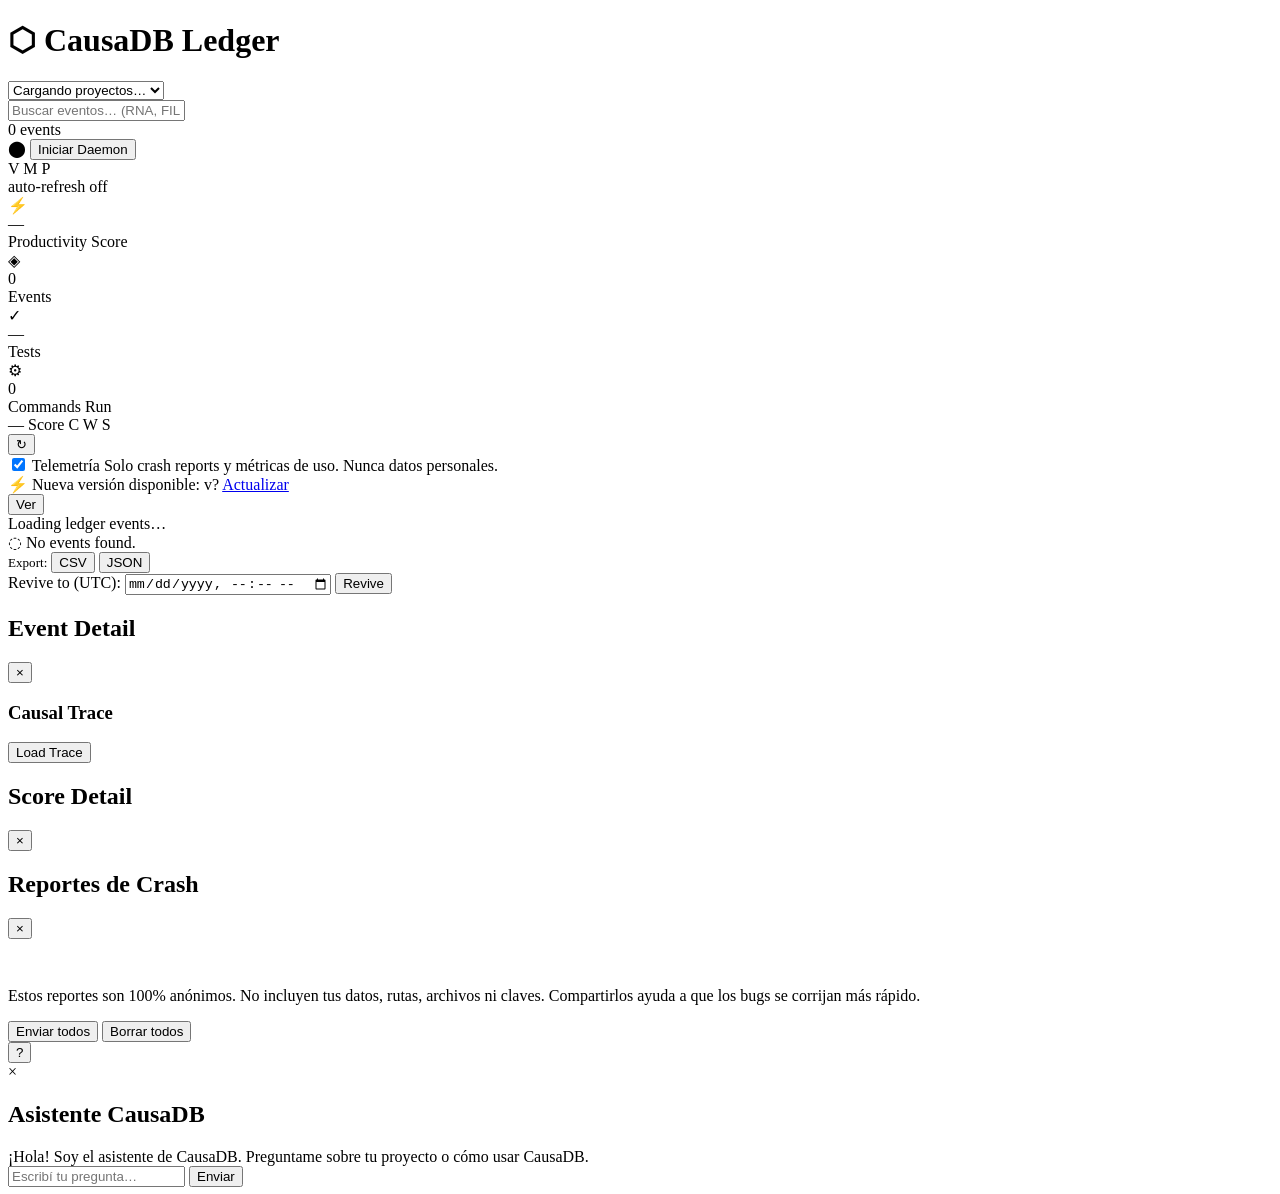
==== causadb/dashboard/index.html @ 9e170280 "chore: inicializar repo CausaDB v0.2.0 (repo hygiene Fase 1 BIT-CHR.132) - .gitignore: excluye runti" ====
<!DOCTYPE html>
<html lang="en">
<head>
  <meta charset="UTF-8">
  <meta name="viewport" content="width=device-width, initial-scale=1.0">
  <title>CausaDB — Ledger Intelligence</title>
  <link rel="stylesheet" href="/dashboard/style.css">
  <link rel="preconnect" href="https://fonts.googleapis.com">
  <link rel="preconnect" href="https://fonts.gstatic.com" crossorigin>
  <link href="https://fonts.googleapis.com/css2?family=Inter:wght@400;500;600;700&family=JetBrains+Mono:wght@400;500;600&display=swap" rel="stylesheet">
</head>
<body>
  <header>
    <div class="header-content">
      <h1 class="logo">⬡ CausaDB <span>Ledger</span></h1>
      <div class="workspace-selector">
        <select id="workspace-select">
          <option value="">Cargando proyectos…</option>
        </select>
      </div>
      <div class="search-container">
        <input
          type="text"
          id="search-input"
          placeholder="Buscar eventos… (RNA, FILE_MODIFIED, governance)"
          autocomplete="off"
        />
        <span id="search-status" class="search-status"></span>
      </div>
    </div>
  </header>

  <main>
    <div id="status-bar">
      <div id="event-count">0 events</div>
      <div class="daemon-controls">
        <span id="daemon-indicator" class="daemon-indicator stopped" title="Estado del daemon">⬤</span>
        <button id="daemon-toggle-btn" class="daemon-btn">Iniciar Daemon</button>
        <div class="daemon-subservices">
          <span class="subservice inactive" data-service="vigilante" title="Vigilante">V</span>
          <span class="subservice inactive" data-service="mcp_proxy" title="MCP Proxy">M</span>
          <span class="subservice inactive" data-service="proxy_server" title="Proxy LLM">P</span>
        </div>
      </div>
      <span id="refresh-status" class="clickable" title="Toggle auto-refresh">auto-refresh off</span>
    </div>

<div class="metrics-row">
  <div class="metric-card" data-type="score" id="metric-score" style="cursor:pointer" title="Click for detail">
    <div class="metric-icon">⚡</div>
    <div class="metric-value" id="metric-score-value">—</div>
    <div class="metric-label">Productivity Score</div>
  </div>
  <div class="metric-card" data-type="events" id="metric-event-count">
    <div class="metric-icon">◈</div>
    <div class="metric-value" id="metric-event-count-value">0</div>
    <div class="metric-label">Events</div>
  </div>
  <div class="metric-card" data-type="tests" id="metric-test-count">
    <div class="metric-icon">✓</div>
    <div class="metric-value" id="metric-test-count-value">—</div>
    <div class="metric-label">Tests</div>
  </div>
  <div class="metric-card" data-type="commands" id="metric-commands">
    <div class="metric-icon">⚙</div>
    <div class="metric-value" id="metric-commands-value">0</div>
    <div class="metric-label">Commands Run</div>
  </div>
</div>

    <div class="secondary-bar">
      <div id="score-panel" class="hidden">
        <div id="score-main" class="score-main clickable" title="Click for details">
          <span id="score-value" class="score-value">—</span>
          <span class="score-label">Score</span>
          <span class="score-bars">
            <span class="score-bar-label">C</span><span id="score-bar-churn" class="score-bar-fill" style="width:0%"></span>
            <span class="score-bar-spacer"></span>
            <span class="score-bar-label">W</span><span id="score-bar-waste" class="score-bar-fill" style="width:0%"></span>
            <span class="score-bar-spacer"></span>
            <span class="score-bar-label">S</span><span id="score-bar-survival" class="score-bar-fill" style="width:0%"></span>
          </span>
        </div>
        <button id="score-refresh" class="score-refresh-btn" title="Refresh Score">↻</button>
      </div>

      <div id="telemetry-bar" class="telemetry-bar">
        <label class="toggle-switch">
          <input type="checkbox" id="telemetry-toggle" checked>
          <span class="toggle-slider"></span>
        </label>
        <span class="toggle-label">Telemetría</span>
        <span class="toggle-info">Solo crash reports y métricas de uso. Nunca datos personales.</span>
      </div>
    </div>

    <div id="update-banner" class="update-banner hidden">
      <span>⚡ Nueva versión disponible: </span>
      <span id="update-banner-version">v?</span>
      <a href="#" id="update-banner-btn">Actualizar</a>
    </div>

    <div id="crash-banner" class="crash-banner hidden">
      <span id="crash-banner-text"></span>
      <button id="crash-banner-btn">Ver</button>
    </div>

    <div id="loading" class="hidden">
      <div class="spinner"></div>
      <span>Loading ledger events…</span>
    </div>

    <div id="error-state" class="hidden"></div>

    <div id="empty-state" class="hidden">
      <span class="empty-icon">◌</span>
      <span>No events found.</span>
    </div>

    <div id="timeline-container">
      <div id="timeline-line"></div>
      <div id="timeline-events"></div>
    </div>
  </main>

  <div id="export-toolbar">
    <span style="color:var(--text-muted);font-size:0.82rem;">Export:</span>
    <button id="export-csv">CSV</button>
    <button id="export-json">JSON</button>
  </div>

  <div id="revive-toolbar">
    <label for="revive-datetime">Revive to (UTC):</label>
    <input type="datetime-local" id="revive-datetime">
    <button id="revive-button">Revive</button>
    <span id="revive-status"></span>
  </div>

  <pre id="revive-result" class="hidden"></pre>

  <div id="event-detail-modal" class="modal hidden">
    <div class="modal-backdrop"></div>
    <div class="modal-content">
      <div class="modal-header">
        <h2>Event Detail</h2>
        <button class="modal-close" aria-label="Close">&times;</button>
      </div>
      <pre id="event-detail-json"></pre>
      <div id="trace-section" class="hidden">
        <div class="trace-header">
          <h3>Causal Trace</h3>
          <button id="trace-button" class="trace-btn">Load Trace</button>
          <span id="trace-status" class="trace-status"></span>
        </div>
        <div id="trace-tree" class="trace-tree"></div>
      </div>
    </div>
  </div>

  <div id="score-detail-modal" class="modal hidden">
    <div class="modal-backdrop"></div>
    <div class="modal-content">
      <div class="modal-header">
        <h2>Score Detail</h2>
        <button class="modal-close" id="score-modal-close" aria-label="Close">&times;</button>
      </div>
      <div id="score-detail-content">
        <div id="score-detail-numbers"></div>
        <div id="score-detail-warnings" class="score-warnings"></div>
        <div id="score-detail-sessions" class="score-sessions"></div>
      </div>
    </div>
  </div>

  <div id="crash-modal" class="modal hidden">
    <div class="modal-backdrop" id="crash-modal-backdrop"></div>
    <div class="modal-content">
      <div class="modal-header">
        <h2>Reportes de Crash</h2>
        <button class="modal-close" id="crash-modal-close" aria-label="Close">&times;</button>
      </div>
      <div id="crash-list" style="padding:1rem 1.25rem;overflow:auto;max-height:50vh;"></div>
      <p class="privacy-notice">Estos reportes son 100% anónimos. No incluyen tus datos, rutas, archivos ni claves. Compartirlos ayuda a que los bugs se corrijan más rápido.</p>
      <div class="crash-actions">
        <button id="crash-send-all">Enviar todos</button>
        <button id="crash-delete-all">Borrar todos</button>
      </div>
    </div>
  </div>

  <button id="chat-btn" class="chat-btn" title="Asistente">?</button>

  <div id="chat-modal" class="modal hidden">
    <div class="modal-content chat-modal-content">
      <span class="close" id="chat-modal-close">&times;</span>
      <h2>Asistente CausaDB</h2>
      <div id="chat-messages" class="chat-messages">
        <div class="chat-msg assistant">¡Hola! Soy el asistente de CausaDB. Preguntame sobre tu proyecto o cómo usar CausaDB.</div>
      </div>
      <div class="chat-input-area">
        <input type="text" id="chat-input" placeholder="Escribí tu pregunta…" />
        <button id="chat-send-btn">Enviar</button>
      </div>
      <div id="chat-status" class="chat-status hidden"></div>
    </div>
  </div>

  <script src="/dashboard/app.js"></script>
</body>
</html>
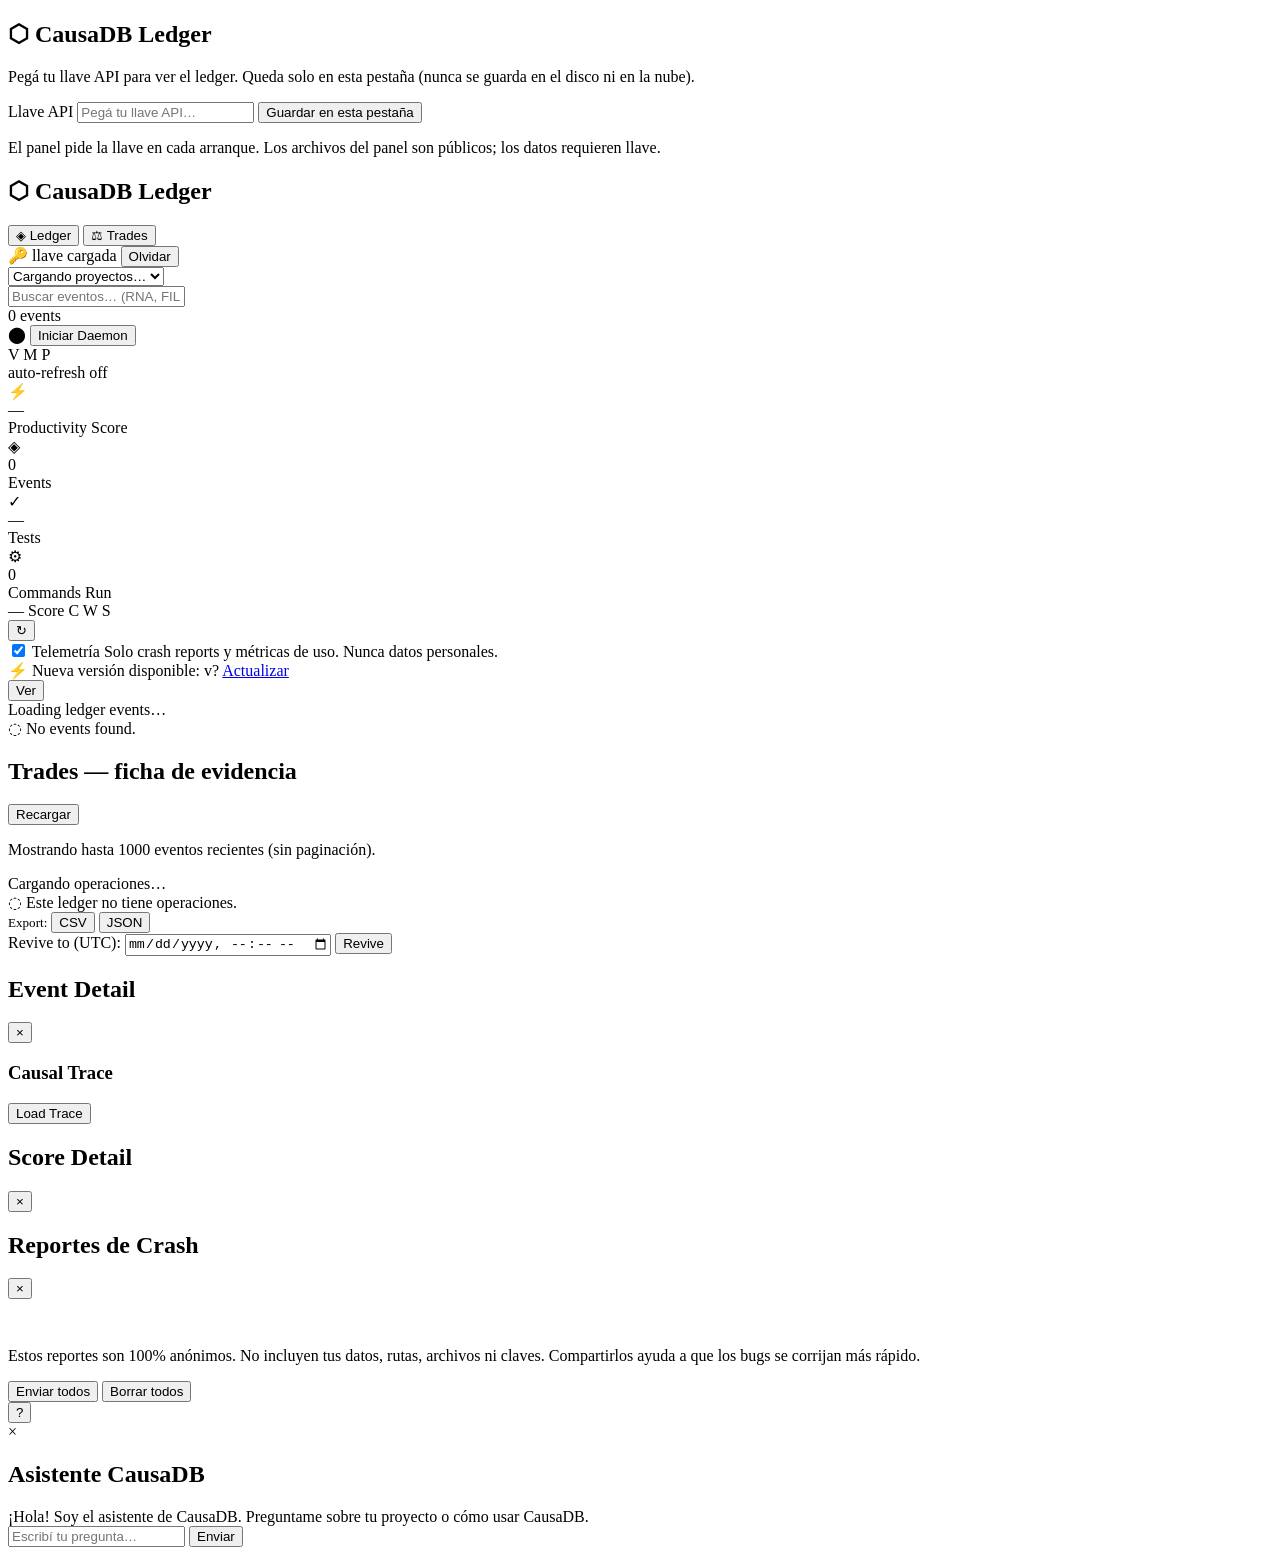
==== commit 56afc4c7: "feat(dashboard): tema oscuro + vista Trades con login por llave (BIT-CHR.150)" ====
--- a/causadb/dashboard/index.html
+++ b/causadb/dashboard/index.html
@@ -1,142 +1,196 @@
 <!DOCTYPE html>
-<html lang="en">
+<html lang="es">
 <head>
   <meta charset="UTF-8">
   <meta name="viewport" content="width=device-width, initial-scale=1.0">
   <title>CausaDB — Ledger Intelligence</title>
   <link rel="stylesheet" href="/dashboard/style.css">
-  <link rel="preconnect" href="https://fonts.googleapis.com">
-  <link rel="preconnect" href="https://fonts.gstatic.com" crossorigin>
-  <link href="https://fonts.googleapis.com/css2?family=Inter:wght@400;500;600;700&family=JetBrains+Mono:wght@400;500;600&display=swap" rel="stylesheet">
 </head>
 <body>
-  <header>
-    <div class="header-content">
+  <!-- Login con llave API (solo esta pestaña, sin "recordarme") -->
+  <section id="login-view">
+    <div class="login-card">
       <h1 class="logo">⬡ CausaDB <span>Ledger</span></h1>
-      <div class="workspace-selector">
-        <select id="workspace-select">
-          <option value="">Cargando proyectos…</option>
-        </select>
-      </div>
-      <div class="search-container">
+      <p class="login-desc">Pegá tu llave API para ver el ledger. Queda solo en esta pestaña (nunca se guarda en el disco ni en la nube).</p>
+      <form id="login-form" autocomplete="off">
+        <label for="api-key-input">Llave API</label>
         <input
-          type="text"
-          id="search-input"
-          placeholder="Buscar eventos… (RNA, FILE_MODIFIED, governance)"
+          type="password"
+          id="api-key-input"
+          placeholder="Pegá tu llave API…"
           autocomplete="off"
+          autocapitalize="off"
+          spellcheck="false"
         />
-        <span id="search-status" class="search-status"></span>
-      </div>
-    </div>
-  </header>
-
-  <main>
-    <div id="status-bar">
-      <div id="event-count">0 events</div>
-      <div class="daemon-controls">
-        <span id="daemon-indicator" class="daemon-indicator stopped" title="Estado del daemon">⬤</span>
-        <button id="daemon-toggle-btn" class="daemon-btn">Iniciar Daemon</button>
-        <div class="daemon-subservices">
-          <span class="subservice inactive" data-service="vigilante" title="Vigilante">V</span>
-          <span class="subservice inactive" data-service="mcp_proxy" title="MCP Proxy">M</span>
-          <span class="subservice inactive" data-service="proxy_server" title="Proxy LLM">P</span>
-        </div>
-      </div>
-      <span id="refresh-status" class="clickable" title="Toggle auto-refresh">auto-refresh off</span>
-    </div>
-
-<div class="metrics-row">
-  <div class="metric-card" data-type="score" id="metric-score" style="cursor:pointer" title="Click for detail">
-    <div class="metric-icon">⚡</div>
-    <div class="metric-value" id="metric-score-value">—</div>
-    <div class="metric-label">Productivity Score</div>
-  </div>
-  <div class="metric-card" data-type="events" id="metric-event-count">
-    <div class="metric-icon">◈</div>
-    <div class="metric-value" id="metric-event-count-value">0</div>
-    <div class="metric-label">Events</div>
-  </div>
-  <div class="metric-card" data-type="tests" id="metric-test-count">
-    <div class="metric-icon">✓</div>
-    <div class="metric-value" id="metric-test-count-value">—</div>
-    <div class="metric-label">Tests</div>
-  </div>
-  <div class="metric-card" data-type="commands" id="metric-commands">
-    <div class="metric-icon">⚙</div>
-    <div class="metric-value" id="metric-commands-value">0</div>
-    <div class="metric-label">Commands Run</div>
-  </div>
-</div>
-
-    <div class="secondary-bar">
-      <div id="score-panel" class="hidden">
-        <div id="score-main" class="score-main clickable" title="Click for details">
-          <span id="score-value" class="score-value">—</span>
-          <span class="score-label">Score</span>
-          <span class="score-bars">
-            <span class="score-bar-label">C</span><span id="score-bar-churn" class="score-bar-fill" style="width:0%"></span>
-            <span class="score-bar-spacer"></span>
-            <span class="score-bar-label">W</span><span id="score-bar-waste" class="score-bar-fill" style="width:0%"></span>
-            <span class="score-bar-spacer"></span>
-            <span class="score-bar-label">S</span><span id="score-bar-survival" class="score-bar-fill" style="width:0%"></span>
-          </span>
-        </div>
-        <button id="score-refresh" class="score-refresh-btn" title="Refresh Score">↻</button>
-      </div>
-
-      <div id="telemetry-bar" class="telemetry-bar">
-        <label class="toggle-switch">
-          <input type="checkbox" id="telemetry-toggle" checked>
-          <span class="toggle-slider"></span>
-        </label>
-        <span class="toggle-label">Telemetría</span>
-        <span class="toggle-info">Solo crash reports y métricas de uso. Nunca datos personales.</span>
-      </div>
-    </div>
-
-    <div id="update-banner" class="update-banner hidden">
-      <span>⚡ Nueva versión disponible: </span>
-      <span id="update-banner-version">v?</span>
-      <a href="#" id="update-banner-btn">Actualizar</a>
-    </div>
-
-    <div id="crash-banner" class="crash-banner hidden">
-      <span id="crash-banner-text"></span>
-      <button id="crash-banner-btn">Ver</button>
-    </div>
-
-    <div id="loading" class="hidden">
-      <div class="spinner"></div>
-      <span>Loading ledger events…</span>
-    </div>
-
-    <div id="error-state" class="hidden"></div>
-
-    <div id="empty-state" class="hidden">
-      <span class="empty-icon">◌</span>
-      <span>No events found.</span>
-    </div>
-
-    <div id="timeline-container">
-      <div id="timeline-line"></div>
-      <div id="timeline-events"></div>
-    </div>
-  </main>
-
-  <div id="export-toolbar">
-    <span style="color:var(--text-muted);font-size:0.82rem;">Export:</span>
-    <button id="export-csv">CSV</button>
-    <button id="export-json">JSON</button>
-  </div>
-
-  <div id="revive-toolbar">
-    <label for="revive-datetime">Revive to (UTC):</label>
-    <input type="datetime-local" id="revive-datetime">
-    <button id="revive-button">Revive</button>
-    <span id="revive-status"></span>
-  </div>
-
-  <pre id="revive-result" class="hidden"></pre>
+        <button type="submit" id="login-save-btn">Guardar en esta pestaña</button>
+      </form>
+      <p id="login-error" class="login-error" role="alert"></p>
+      <p class="login-hint">El panel pide la llave en cada arranque. Los archivos del panel son públicos; los datos requieren llave.</p>
+    </div>
+  </section>
+
+  <div id="app-view" class="hidden">
+    <aside id="sidebar">
+      <h1 class="logo">⬡ CausaDB <span>Ledger</span></h1>
+      <nav class="sidebar-nav">
+        <button id="nav-ledger" class="nav-btn active" data-view="ledger">◈ Ledger</button>
+        <button id="nav-trades" class="nav-btn" data-view="trades">⚖ Trades</button>
+      </nav>
+      <div class="sidebar-auth">
+        <span id="key-status" class="key-status" title="Llave API en esta pestaña">🔑 llave cargada</span>
+        <button id="logout-btn" class="logout-btn" title="Borra la llave de esta pestaña y vuelve al login">Olvidar</button>
+      </div>
+    </aside>
+
+    <div class="main-col">
+      <header>
+        <div class="header-content">
+          <div class="workspace-selector">
+            <select id="workspace-select">
+              <option value="">Cargando proyectos…</option>
+            </select>
+          </div>
+          <div class="search-container">
+            <input
+              type="text"
+              id="search-input"
+              placeholder="Buscar eventos… (RNA, FILE_MODIFIED, governance)"
+              autocomplete="off"
+            />
+            <span id="search-status" class="search-status"></span>
+          </div>
+        </div>
+      </header>
+
+      <main>
+        <div id="status-bar">
+          <div id="event-count">0 events</div>
+          <div class="daemon-controls">
+            <span id="daemon-indicator" class="daemon-indicator stopped" title="Estado del daemon">⬤</span>
+            <button id="daemon-toggle-btn" class="daemon-btn">Iniciar Daemon</button>
+            <div class="daemon-subservices">
+              <span class="subservice inactive" data-service="vigilante" title="Vigilante">V</span>
+              <span class="subservice inactive" data-service="mcp_proxy" title="MCP Proxy">M</span>
+              <span class="subservice inactive" data-service="proxy_server" title="Proxy LLM">P</span>
+            </div>
+          </div>
+          <span id="refresh-status" class="clickable" title="Toggle auto-refresh">auto-refresh off</span>
+        </div>
+
+        <div id="view-ledger">
+          <div class="metrics-row">
+            <div class="metric-card" data-type="score" id="metric-score" style="cursor:pointer" title="Click for detail">
+              <div class="metric-icon">⚡</div>
+              <div class="metric-value" id="metric-score-value">—</div>
+              <div class="metric-label">Productivity Score</div>
+            </div>
+            <div class="metric-card" data-type="events" id="metric-event-count">
+              <div class="metric-icon">◈</div>
+              <div class="metric-value" id="metric-event-count-value">0</div>
+              <div class="metric-label">Events</div>
+            </div>
+            <div class="metric-card" data-type="tests" id="metric-test-count">
+              <div class="metric-icon">✓</div>
+              <div class="metric-value" id="metric-test-count-value">—</div>
+              <div class="metric-label">Tests</div>
+            </div>
+            <div class="metric-card" data-type="commands" id="metric-commands">
+              <div class="metric-icon">⚙</div>
+              <div class="metric-value" id="metric-commands-value">0</div>
+              <div class="metric-label">Commands Run</div>
+            </div>
+          </div>
+
+          <div class="secondary-bar">
+            <div id="score-panel" class="hidden">
+              <div id="score-main" class="score-main clickable" title="Click for details">
+                <span id="score-value" class="score-value">—</span>
+                <span class="score-label">Score</span>
+                <span class="score-bars">
+                  <span class="score-bar-label">C</span><span id="score-bar-churn" class="score-bar-fill" style="width:0%"></span>
+                  <span class="score-bar-spacer"></span>
+                  <span class="score-bar-label">W</span><span id="score-bar-waste" class="score-bar-fill" style="width:0%"></span>
+                  <span class="score-bar-spacer"></span>
+                  <span class="score-bar-label">S</span><span id="score-bar-survival" class="score-bar-fill" style="width:0%"></span>
+                </span>
+              </div>
+              <button id="score-refresh" class="score-refresh-btn" title="Refresh Score">↻</button>
+            </div>
+
+            <div id="telemetry-bar" class="telemetry-bar">
+              <label class="toggle-switch">
+                <input type="checkbox" id="telemetry-toggle" checked>
+                <span class="toggle-slider"></span>
+              </label>
+              <span class="toggle-label">Telemetría</span>
+              <span class="toggle-info">Solo crash reports y métricas de uso. Nunca datos personales.</span>
+            </div>
+          </div>
+
+          <div id="update-banner" class="update-banner hidden">
+            <span>⚡ Nueva versión disponible: </span>
+            <span id="update-banner-version">v?</span>
+            <a href="#" id="update-banner-btn">Actualizar</a>
+          </div>
+
+          <div id="crash-banner" class="crash-banner hidden">
+            <span id="crash-banner-text"></span>
+            <button id="crash-banner-btn">Ver</button>
+          </div>
+
+          <div id="loading" class="hidden">
+            <div class="spinner"></div>
+            <span>Loading ledger events…</span>
+          </div>
+
+          <div id="error-state" class="hidden"></div>
+
+          <div id="empty-state" class="hidden">
+            <span class="empty-icon">◌</span>
+            <span>No events found.</span>
+          </div>
+
+          <div id="timeline-container">
+            <div id="timeline-line"></div>
+            <div id="timeline-events"></div>
+          </div>
+        </div>
+
+        <div id="view-trades" class="hidden">
+          <div class="trades-toolbar">
+            <h2>Trades — ficha de evidencia</h2>
+            <button id="trades-reload" class="daemon-btn">Recargar</button>
+          </div>
+          <p id="trades-note" class="trades-note">Mostrando hasta 1000 eventos recientes (sin paginación).</p>
+          <div id="trades-loading" class="hidden">
+            <div class="spinner"></div>
+            <span>Cargando operaciones…</span>
+          </div>
+          <div id="trades-error" class="hidden"></div>
+          <div id="trades-empty" class="hidden">
+            <span class="empty-icon">◌</span>
+            <span>Este ledger no tiene operaciones.</span>
+          </div>
+          <div id="trades-list"></div>
+        </div>
+      </main>
+
+      <div id="export-toolbar">
+        <span style="color:var(--text-muted);font-size:0.82rem;">Export:</span>
+        <button id="export-csv">CSV</button>
+        <button id="export-json">JSON</button>
+      </div>
+
+      <div id="revive-toolbar">
+        <label for="revive-datetime">Revive to (UTC):</label>
+        <input type="datetime-local" id="revive-datetime">
+        <button id="revive-button">Revive</button>
+        <span id="revive-status"></span>
+      </div>
+
+      <pre id="revive-result" class="hidden"></pre>
+    </div>
+  </div>
 
   <div id="event-detail-modal" class="modal hidden">
     <div class="modal-backdrop"></div>
@@ -205,6 +259,7 @@
     </div>
   </div>
 
+  <script src="/dashboard/trades.js"></script>
   <script src="/dashboard/app.js"></script>
 </body>
-</html>+</html>
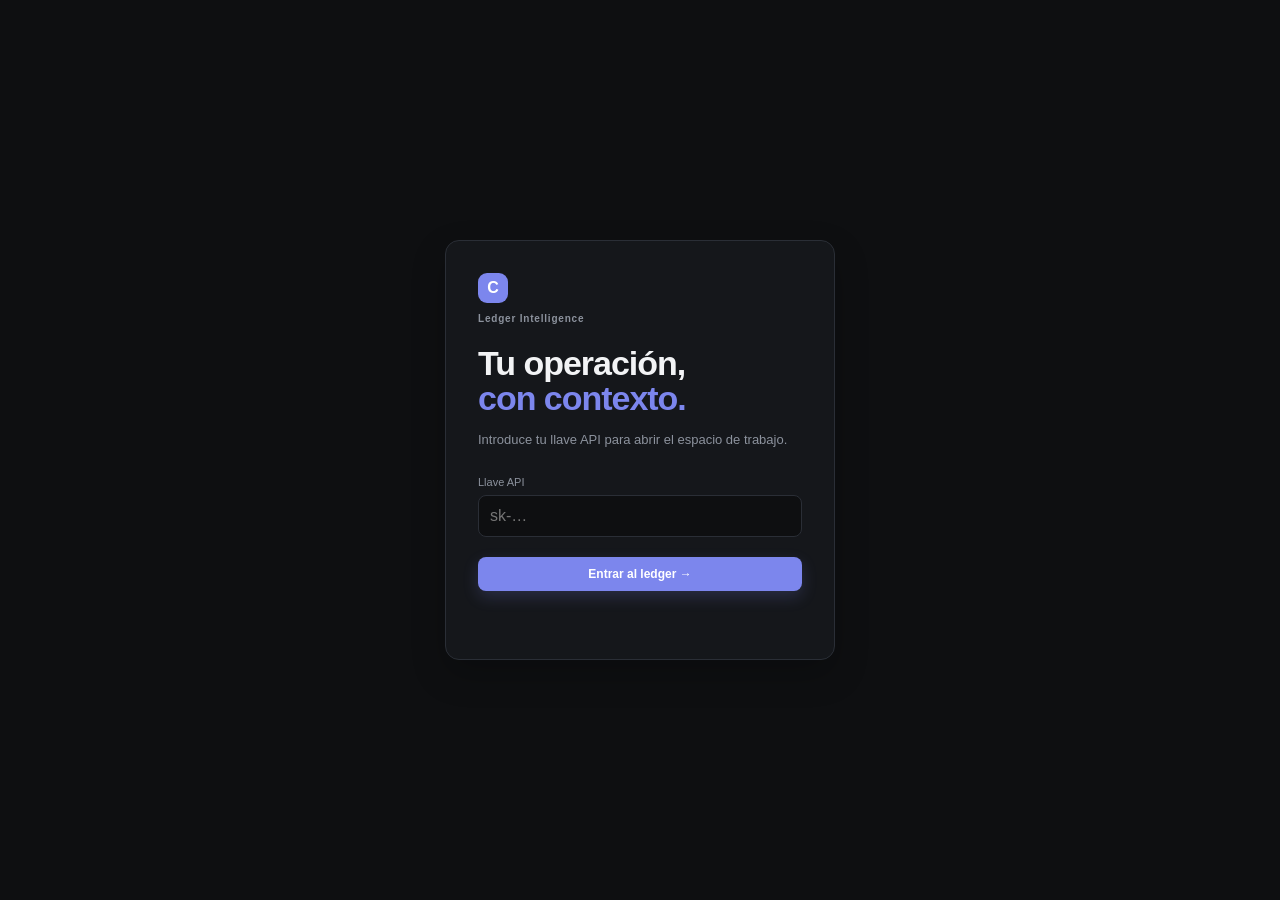
==== commit c581c567: "feat(loops): panel al contrato + medidores, adopcion OTel/naming, RBAC en serve, cosecha supervisada" ====
--- a/causadb/dashboard/index.html
+++ b/causadb/dashboard/index.html
@@ -1,265 +1,32 @@
-<!DOCTYPE html>
+<!doctype html>
 <html lang="es">
 <head>
-  <meta charset="UTF-8">
-  <meta name="viewport" content="width=device-width, initial-scale=1.0">
-  <title>CausaDB — Ledger Intelligence</title>
-  <link rel="stylesheet" href="/dashboard/style.css">
+  <meta charset="utf-8" />
+  <meta name="viewport" content="width=device-width, initial-scale=1" />
+  <title>CausaDB · Ledger Intelligence</title>
+  <link rel="stylesheet" href="style.css" />
 </head>
 <body>
-  <!-- Login con llave API (solo esta pestaña, sin "recordarme") -->
-  <section id="login-view">
-    <div class="login-card">
-      <h1 class="logo">⬡ CausaDB <span>Ledger</span></h1>
-      <p class="login-desc">Pegá tu llave API para ver el ledger. Queda solo en esta pestaña (nunca se guarda en el disco ni en la nube).</p>
-      <form id="login-form" autocomplete="off">
-        <label for="api-key-input">Llave API</label>
-        <input
-          type="password"
-          id="api-key-input"
-          placeholder="Pegá tu llave API…"
-          autocomplete="off"
-          autocapitalize="off"
-          spellcheck="false"
-        />
-        <button type="submit" id="login-save-btn">Guardar en esta pestaña</button>
-      </form>
-      <p id="login-error" class="login-error" role="alert"></p>
-      <p class="login-hint">El panel pide la llave en cada arranque. Los archivos del panel son públicos; los datos requieren llave.</p>
-    </div>
-  </section>
-
-  <div id="app-view" class="hidden">
-    <aside id="sidebar">
-      <h1 class="logo">⬡ CausaDB <span>Ledger</span></h1>
-      <nav class="sidebar-nav">
-        <button id="nav-ledger" class="nav-btn active" data-view="ledger">◈ Ledger</button>
-        <button id="nav-trades" class="nav-btn" data-view="trades">⚖ Trades</button>
-      </nav>
-      <div class="sidebar-auth">
-        <span id="key-status" class="key-status" title="Llave API en esta pestaña">🔑 llave cargada</span>
-        <button id="logout-btn" class="logout-btn" title="Borra la llave de esta pestaña y vuelve al login">Olvidar</button>
-      </div>
+  <div id="login-view" class="login-view" hidden>
+    <main class="login-card" aria-labelledby="login-title">
+      <div class="brand-mark">C</div><p class="eyebrow">Ledger Intelligence</p>
+      <h1 id="login-title">Tu operación,<br><em>con contexto.</em></h1>
+      <p class="muted">Introduce tu llave API para abrir el espacio de trabajo.</p>
+      <form id="login-form"><label for="api-key-input">Llave API</label><input id="api-key-input" type="password" autocomplete="off" required placeholder="sk-…" /><button class="primary full" type="submit">Entrar al ledger <span>→</span></button><p id="login-error" class="error" role="alert"></p></form>
+    </main>
+  </div>
+  <div id="app" class="app-shell" hidden>
+    <aside class="sidebar">
+      <div class="brand"><div class="brand-mark">C</div><div><strong>CausaDB</strong><span>Ledger Intelligence</span></div></div>
+      <div class="workspace-select"><span class="status-dot"></span><div><small>WORKSPACE</small><strong id="workspace-name">CausaDB / Principal</strong></div><span class="chevron">⌄</span></div>
+      <nav class="nav" aria-label="Navegación principal"><p class="nav-label">VISTA</p><button class="nav-item active" data-view="summary"><span class="nav-icon">◒</span>Resumen</button><button class="nav-item" data-view="ledger"><span class="nav-icon">⌁</span>Ledger<span class="nav-count" id="event-count">—</span></button><button class="nav-item" data-view="fleet"><span class="nav-icon">◫</span>Flota<span class="nav-count" id="fleet-count">—</span></button><button class="nav-item" data-view="trades"><span class="nav-icon">↗</span>Trades</button></nav>
+      <div class="sidebar-bottom"><button class="nav-item"><span class="nav-icon">?</span>Ayuda</button><div class="user-row"><div class="avatar" id="user-avatar">JD</div><div><strong id="user-name">Sesión local</strong><span id="user-email">API autenticada</span></div><button id="logout" class="icon-button" aria-label="Cerrar sesión" title="Olvidar llave">↪</button></div></div>
     </aside>
-
-    <div class="main-col">
-      <header>
-        <div class="header-content">
-          <div class="workspace-selector">
-            <select id="workspace-select">
-              <option value="">Cargando proyectos…</option>
-            </select>
-          </div>
-          <div class="search-container">
-            <input
-              type="text"
-              id="search-input"
-              placeholder="Buscar eventos… (RNA, FILE_MODIFIED, governance)"
-              autocomplete="off"
-            />
-            <span id="search-status" class="search-status"></span>
-          </div>
-        </div>
-      </header>
-
-      <main>
-        <div id="status-bar">
-          <div id="event-count">0 events</div>
-          <div class="daemon-controls">
-            <span id="daemon-indicator" class="daemon-indicator stopped" title="Estado del daemon">⬤</span>
-            <button id="daemon-toggle-btn" class="daemon-btn">Iniciar Daemon</button>
-            <div class="daemon-subservices">
-              <span class="subservice inactive" data-service="vigilante" title="Vigilante">V</span>
-              <span class="subservice inactive" data-service="mcp_proxy" title="MCP Proxy">M</span>
-              <span class="subservice inactive" data-service="proxy_server" title="Proxy LLM">P</span>
-            </div>
-          </div>
-          <span id="refresh-status" class="clickable" title="Toggle auto-refresh">auto-refresh off</span>
-        </div>
-
-        <div id="view-ledger">
-          <div class="metrics-row">
-            <div class="metric-card" data-type="score" id="metric-score" style="cursor:pointer" title="Click for detail">
-              <div class="metric-icon">⚡</div>
-              <div class="metric-value" id="metric-score-value">—</div>
-              <div class="metric-label">Productivity Score</div>
-            </div>
-            <div class="metric-card" data-type="events" id="metric-event-count">
-              <div class="metric-icon">◈</div>
-              <div class="metric-value" id="metric-event-count-value">0</div>
-              <div class="metric-label">Events</div>
-            </div>
-            <div class="metric-card" data-type="tests" id="metric-test-count">
-              <div class="metric-icon">✓</div>
-              <div class="metric-value" id="metric-test-count-value">—</div>
-              <div class="metric-label">Tests</div>
-            </div>
-            <div class="metric-card" data-type="commands" id="metric-commands">
-              <div class="metric-icon">⚙</div>
-              <div class="metric-value" id="metric-commands-value">0</div>
-              <div class="metric-label">Commands Run</div>
-            </div>
-          </div>
-
-          <div class="secondary-bar">
-            <div id="score-panel" class="hidden">
-              <div id="score-main" class="score-main clickable" title="Click for details">
-                <span id="score-value" class="score-value">—</span>
-                <span class="score-label">Score</span>
-                <span class="score-bars">
-                  <span class="score-bar-label">C</span><span id="score-bar-churn" class="score-bar-fill" style="width:0%"></span>
-                  <span class="score-bar-spacer"></span>
-                  <span class="score-bar-label">W</span><span id="score-bar-waste" class="score-bar-fill" style="width:0%"></span>
-                  <span class="score-bar-spacer"></span>
-                  <span class="score-bar-label">S</span><span id="score-bar-survival" class="score-bar-fill" style="width:0%"></span>
-                </span>
-              </div>
-              <button id="score-refresh" class="score-refresh-btn" title="Refresh Score">↻</button>
-            </div>
-
-            <div id="telemetry-bar" class="telemetry-bar">
-              <label class="toggle-switch">
-                <input type="checkbox" id="telemetry-toggle" checked>
-                <span class="toggle-slider"></span>
-              </label>
-              <span class="toggle-label">Telemetría</span>
-              <span class="toggle-info">Solo crash reports y métricas de uso. Nunca datos personales.</span>
-            </div>
-          </div>
-
-          <div id="update-banner" class="update-banner hidden">
-            <span>⚡ Nueva versión disponible: </span>
-            <span id="update-banner-version">v?</span>
-            <a href="#" id="update-banner-btn">Actualizar</a>
-          </div>
-
-          <div id="crash-banner" class="crash-banner hidden">
-            <span id="crash-banner-text"></span>
-            <button id="crash-banner-btn">Ver</button>
-          </div>
-
-          <div id="loading" class="hidden">
-            <div class="spinner"></div>
-            <span>Loading ledger events…</span>
-          </div>
-
-          <div id="error-state" class="hidden"></div>
-
-          <div id="empty-state" class="hidden">
-            <span class="empty-icon">◌</span>
-            <span>No events found.</span>
-          </div>
-
-          <div id="timeline-container">
-            <div id="timeline-line"></div>
-            <div id="timeline-events"></div>
-          </div>
-        </div>
-
-        <div id="view-trades" class="hidden">
-          <div class="trades-toolbar">
-            <h2>Trades — ficha de evidencia</h2>
-            <button id="trades-reload" class="daemon-btn">Recargar</button>
-          </div>
-          <p id="trades-note" class="trades-note">Mostrando hasta 1000 eventos recientes (sin paginación).</p>
-          <div id="trades-loading" class="hidden">
-            <div class="spinner"></div>
-            <span>Cargando operaciones…</span>
-          </div>
-          <div id="trades-error" class="hidden"></div>
-          <div id="trades-empty" class="hidden">
-            <span class="empty-icon">◌</span>
-            <span>Este ledger no tiene operaciones.</span>
-          </div>
-          <div id="trades-list"></div>
-        </div>
-      </main>
-
-      <div id="export-toolbar">
-        <span style="color:var(--text-muted);font-size:0.82rem;">Export:</span>
-        <button id="export-csv">CSV</button>
-        <button id="export-json">JSON</button>
-      </div>
-
-      <div id="revive-toolbar">
-        <label for="revive-datetime">Revive to (UTC):</label>
-        <input type="datetime-local" id="revive-datetime">
-        <button id="revive-button">Revive</button>
-        <span id="revive-status"></span>
-      </div>
-
-      <pre id="revive-result" class="hidden"></pre>
-    </div>
+    <main class="main-content"><header class="topbar"><div class="crumbs"><span>CausaDB</span><b>/</b><strong id="view-title">Resumen</strong></div><div class="top-actions"><button class="telemetry" id="telemetry-toggle"><span class="pulse"></span> Telemetría <b>ON</b></button><button class="icon-button" id="chat-button" aria-label="Abrir asistente">✦</button></div></header>
+      <div id="page-content"></div>
+    </main>
   </div>
-
-  <div id="event-detail-modal" class="modal hidden">
-    <div class="modal-backdrop"></div>
-    <div class="modal-content">
-      <div class="modal-header">
-        <h2>Event Detail</h2>
-        <button class="modal-close" aria-label="Close">&times;</button>
-      </div>
-      <pre id="event-detail-json"></pre>
-      <div id="trace-section" class="hidden">
-        <div class="trace-header">
-          <h3>Causal Trace</h3>
-          <button id="trace-button" class="trace-btn">Load Trace</button>
-          <span id="trace-status" class="trace-status"></span>
-        </div>
-        <div id="trace-tree" class="trace-tree"></div>
-      </div>
-    </div>
-  </div>
-
-  <div id="score-detail-modal" class="modal hidden">
-    <div class="modal-backdrop"></div>
-    <div class="modal-content">
-      <div class="modal-header">
-        <h2>Score Detail</h2>
-        <button class="modal-close" id="score-modal-close" aria-label="Close">&times;</button>
-      </div>
-      <div id="score-detail-content">
-        <div id="score-detail-numbers"></div>
-        <div id="score-detail-warnings" class="score-warnings"></div>
-        <div id="score-detail-sessions" class="score-sessions"></div>
-      </div>
-    </div>
-  </div>
-
-  <div id="crash-modal" class="modal hidden">
-    <div class="modal-backdrop" id="crash-modal-backdrop"></div>
-    <div class="modal-content">
-      <div class="modal-header">
-        <h2>Reportes de Crash</h2>
-        <button class="modal-close" id="crash-modal-close" aria-label="Close">&times;</button>
-      </div>
-      <div id="crash-list" style="padding:1rem 1.25rem;overflow:auto;max-height:50vh;"></div>
-      <p class="privacy-notice">Estos reportes son 100% anónimos. No incluyen tus datos, rutas, archivos ni claves. Compartirlos ayuda a que los bugs se corrijan más rápido.</p>
-      <div class="crash-actions">
-        <button id="crash-send-all">Enviar todos</button>
-        <button id="crash-delete-all">Borrar todos</button>
-      </div>
-    </div>
-  </div>
-
-  <button id="chat-btn" class="chat-btn" title="Asistente">?</button>
-
-  <div id="chat-modal" class="modal hidden">
-    <div class="modal-content chat-modal-content">
-      <span class="close" id="chat-modal-close">&times;</span>
-      <h2>Asistente CausaDB</h2>
-      <div id="chat-messages" class="chat-messages">
-        <div class="chat-msg assistant">¡Hola! Soy el asistente de CausaDB. Preguntame sobre tu proyecto o cómo usar CausaDB.</div>
-      </div>
-      <div class="chat-input-area">
-        <input type="text" id="chat-input" placeholder="Escribí tu pregunta…" />
-        <button id="chat-send-btn">Enviar</button>
-      </div>
-      <div id="chat-status" class="chat-status hidden"></div>
-    </div>
-  </div>
-
-  <script src="/dashboard/trades.js"></script>
-  <script src="/dashboard/app.js"></script>
+  <div id="detail-modal" class="modal-backdrop" hidden><section class="modal" role="dialog" aria-modal="true" aria-labelledby="modal-title"><header><div><p class="eyebrow">PRUEBA DEL LEDGER</p><h2 id="modal-title">Detalle del evento</h2></div><button class="icon-button" data-close-modal aria-label="Cerrar">×</button></header><div id="modal-body"></div><footer><button class="secondary" data-close-modal>Cerrar</button><button class="primary" id="revive-button">Revive-to <span>↗</span></button></footer></section></div>
+  <script src="trades.js" defer></script><script src="app.js" defer></script>
 </body>
 </html>
--- a/causadb/dashboard/style.css
+++ b/causadb/dashboard/style.css
@@ -0,0 +1,3 @@
+:root{--bg:#0e0f11;--surface:#15171b;--surface-2:#1b1e23;--surface-3:#22262d;--fg:#f2f3f5;--muted:#8c929d;--faint:#5e6570;--border:#2a2e36;--accent:#7c86ed;--success:#52c991;--warn:#e6ad5c;--danger:#ed7c7c;--radius:12px;--shadow:0 14px 34px rgba(0,0,0,.22);font-family:ui-sans-serif,-apple-system,BlinkMacSystemFont,"Segoe UI",sans-serif;color:var(--fg);background:var(--bg)}*{box-sizing:border-box}body{margin:0;min-width:320px;background:var(--bg);color:var(--fg)}button,input{font:inherit}button{cursor:pointer}.app-shell{display:flex;min-height:100vh}.sidebar{width:248px;border-right:1px solid var(--border);background:#101114;padding:24px 14px 16px;display:flex;flex-direction:column}.brand{display:flex;align-items:center;gap:10px;padding:0 10px 27px}.brand-mark{width:30px;height:30px;display:grid;place-items:center;border-radius:9px;background:var(--accent);color:white;font-weight:800}.brand strong,.brand span,.user-row strong,.user-row span{display:block}.brand strong{font-size:14px}.brand span{font-size:11px;color:var(--muted);margin-top:2px}.workspace-select{display:flex;align-items:center;gap:9px;padding:11px 10px;background:var(--surface);border:1px solid var(--border);border-radius:10px;margin-bottom:27px}.workspace-select small,.nav-label,.eyebrow{font-size:10px;letter-spacing:.08em;color:var(--muted);font-weight:700}.workspace-select strong{display:block;font-size:12px;margin-top:3px}.status-dot,.pulse{width:7px;height:7px;background:var(--success);border-radius:50%;display:inline-block;box-shadow:0 0 0 3px rgba(82,201,145,.12)}.chevron{margin-left:auto;color:var(--muted)}.nav-label{padding:0 10px;margin:0 0 8px}.nav{display:grid;gap:3px}.nav-item{border:0;background:transparent;color:var(--muted);text-align:left;width:100%;display:flex;align-items:center;gap:11px;padding:10px;border-radius:8px;font-size:13px;transition:.18s ease}.nav-item:hover{background:var(--surface);color:var(--fg)}.nav-item.active{background:rgba(124,134,237,.13);color:var(--fg)}.nav-item.active .nav-icon{color:var(--accent)}.nav-icon{width:18px;text-align:center;font-size:18px;color:var(--faint)}.nav-count{margin-left:auto;color:var(--faint);font-size:11px}.sidebar-bottom{margin-top:auto}.user-row{border-top:1px solid var(--border);padding:16px 8px 0;display:flex;align-items:center;gap:9px}.avatar{width:28px;height:28px;border-radius:50%;background:#303844;color:#d9defa;display:grid;place-items:center;font-size:10px;font-weight:700}.user-row strong{font-size:12px}.user-row span{font-size:10px;color:var(--muted);margin-top:3px}.icon-button{border:0;background:transparent;color:var(--muted);font-size:19px;line-height:1;padding:7px;border-radius:7px}.icon-button:hover{background:var(--surface-2);color:var(--fg)}.user-row .icon-button{margin-left:auto}.main-content{flex:1;min-width:0}.topbar{height:67px;border-bottom:1px solid var(--border);display:flex;align-items:center;justify-content:space-between;padding:0 38px}.crumbs{display:flex;gap:10px;align-items:center;font-size:13px}.crumbs span,.crumbs b{color:var(--faint)}.crumbs b{font-weight:400}.top-actions{display:flex;gap:11px;align-items:center}.telemetry{border:1px solid var(--border);background:var(--surface);color:var(--muted);border-radius:7px;padding:7px 10px;font-size:11px}.telemetry .pulse{margin-right:7px}.telemetry b{color:var(--success);font-size:10px;margin-left:5px}.main-content>div{max-width:1180px;margin:0 auto;padding:46px 38px 80px}.page-head{display:flex;justify-content:space-between;gap:24px;align-items:flex-end;margin-bottom:30px}.page-head h1{font-size:34px;letter-spacing:-.025em;line-height:1.08;margin:7px 0 10px}.page-head h1 em{font-style:normal;color:var(--accent)}.page-head p{margin:0;color:var(--muted);font-size:14px}.primary,.secondary{border:0;border-radius:8px;padding:10px 14px;font-size:12px;font-weight:650;transition:transform .16s,background .16s}.primary{background:var(--accent);color:white;box-shadow:0 6px 16px rgba(124,134,237,.2)}.primary:hover{background:#9099f6;transform:translateY(-1px)}.secondary{background:var(--surface-2);border:1px solid var(--border);color:var(--fg)}.secondary:hover{background:var(--surface-3)}.full{width:100%;margin-top:20px}.metrics{display:grid;grid-template-columns:repeat(4,1fr);gap:12px;margin-bottom:26px}.metric{background:var(--surface);border:1px solid var(--border);border-radius:var(--radius);padding:17px 18px}.metric-top{display:flex;justify-content:space-between;color:var(--muted);font-size:12px}.metric-value{font-size:27px;letter-spacing:-.03em;margin:15px 0 4px}.metric small{font-size:11px;color:var(--faint)}.metric-trend{color:var(--success);font-size:11px}.grid-2{display:grid;grid-template-columns:1.25fr .75fr;gap:14px}.panel{background:var(--surface);border:1px solid var(--border);border-radius:var(--radius);overflow:hidden}.panel-head{padding:17px 19px;border-bottom:1px solid var(--border);display:flex;justify-content:space-between;align-items:center}.panel-head h2{font-size:14px;margin:0}.panel-head span{font-size:11px;color:var(--muted)}.filters{display:flex;gap:5px}.filter{background:transparent;border:1px solid transparent;color:var(--muted);padding:6px 9px;border-radius:6px;font-size:11px}.filter.active,.filter:hover{color:var(--fg);background:var(--surface-3);border-color:var(--border)}.timeline{padding:4px 19px 8px}.event{display:grid;grid-template-columns:24px 1fr auto;gap:12px;padding:16px 0;border-bottom:1px solid rgba(42,46,54,.7);cursor:pointer}.event:last-child{border:0}.event-icon{width:22px;height:22px;border-radius:6px;display:grid;place-items:center;background:var(--surface-3);color:var(--accent);font-size:12px}.event h3{font-size:13px;font-weight:600;margin:0 0 4px}.event p{font-size:11px;color:var(--muted);margin:0;line-height:1.45}.event time{font-size:10px;color:var(--faint);white-space:nowrap}.event:hover h3{color:#b7bdf7}.empty{padding:36px 20px;text-align:center;color:var(--muted);font-size:13px}.empty strong{display:block;color:var(--fg);margin-bottom:6px}.agent-list{padding:10px 19px 16px}.agent-row{display:flex;align-items:center;gap:11px;padding:13px 0;border-bottom:1px solid rgba(42,46,54,.7)}.agent-row:last-child{border:0}.agent-avatar{width:27px;height:27px;border-radius:8px;background:#2d3340;display:grid;place-items:center;color:#c8cdf7;font-size:11px}.agent-row strong{font-size:12px}.agent-row small{display:block;color:var(--muted);font-size:10px;margin-top:3px}.agent-row .last-seen{margin-left:auto;color:var(--faint);font-size:10px}.search{background:var(--surface);border:1px solid var(--border);border-radius:8px;padding:9px 11px;color:var(--fg);outline:0;min-width:220px;font-size:12px}.search:focus{border-color:var(--accent)}.table-wrap{overflow:auto}.data-table{width:100%;border-collapse:collapse;font-size:12px}.data-table th,.data-table td{text-align:left;padding:13px 19px;border-bottom:1px solid var(--border)}.data-table th{font-size:10px;letter-spacing:.06em;color:var(--muted);text-transform:uppercase}.data-table td{color:#d5d8dd}.tag{display:inline-flex;border-radius:5px;padding:4px 7px;background:rgba(82,201,145,.1);color:var(--success);font-size:10px}.tag.warn{background:rgba(230,173,92,.1);color:var(--warn)}.modal-backdrop{position:fixed;inset:0;background:rgba(5,6,7,.7);backdrop-filter:blur(5px);display:grid;place-items:center;padding:20px;z-index:5}.modal{width:min(600px,100%);background:var(--surface);border:1px solid var(--border);border-radius:14px;box-shadow:var(--shadow)}.modal header,.modal footer{padding:19px;display:flex;justify-content:space-between;align-items:center}.modal header{border-bottom:1px solid var(--border)}.modal footer{border-top:1px solid var(--border);justify-content:flex-end;gap:8px}.modal h2{font-size:20px;margin:7px 0 0}.modal-body{padding:20px}.evidence{padding:20px;color:#bfc4cc;font:12px/1.7 ui-monospace,SFMono-Regular,Menlo,monospace;white-space:pre-wrap;overflow:auto;max-height:340px}.login-view{min-height:100vh;display:grid;place-items:center;padding:20px}.login-card{width:min(390px,100%);background:var(--surface);border:1px solid var(--border);border-radius:14px;padding:32px;box-shadow:var(--shadow)}.login-card h1{font-size:34px;line-height:1.05;letter-spacing:-.03em;margin:22px 0 12px}.login-card h1 em{font-style:normal;color:var(--accent)}.muted{color:var(--muted);font-size:13px;line-height:1.55}.login-card label{display:block;font-size:11px;color:var(--muted);margin-top:26px;margin-bottom:7px}.login-card input{width:100%;background:var(--bg);border:1px solid var(--border);border-radius:8px;padding:11px;color:var(--fg);outline:0}.login-card input:focus{border-color:var(--accent)}.error{color:var(--danger);font-size:11px;min-height:14px}.fleet-grid{display:grid;grid-template-columns:repeat(3,1fr);gap:13px}.fleet-card{padding:18px;background:var(--surface);border:1px solid var(--border);border-radius:var(--radius)}.fleet-card header{display:flex;align-items:center;gap:10px}.fleet-card header strong{font-size:13px}.fleet-card header small{display:block;color:var(--muted);font-size:10px;margin-top:3px}.fleet-card dl{display:grid;grid-template-columns:1fr 1fr;gap:14px 8px;margin:24px 0 4px}.fleet-card dt{font-size:10px;color:var(--muted);margin-bottom:4px}.fleet-card dd{font-size:17px;margin:0}.fleet-card footer{border-top:1px solid var(--border);margin-top:17px;padding-top:13px;font-size:10px;color:var(--faint)}@media(max-width:850px){.sidebar{width:70px;padding:18px 10px}.brand>div:not(.brand-mark),.workspace-select>div,.workspace-select .chevron,.nav-item:not(.active)::after,.nav-item{font-size:0}.nav-item{justify-content:center}.nav-icon{font-size:18px}.sidebar-bottom .nav-item{display:none}.user-row{padding-left:1px;padding-right:1px}.user-row>div:not(.avatar),.user-row .icon-button{display:none}.topbar{padding:0 20px}.main-content>div{padding:34px 20px}.grid-2{grid-template-columns:1fr}.fleet-grid{grid-template-columns:1fr 1fr}}@media(max-width:580px){.metrics{grid-template-columns:1fr 1fr}.page-head{display:block}.page-head .primary{margin-top:20px}.search{min-width:0;width:100%}.panel-head{gap:10px;align-items:flex-start}.fleet-grid{grid-template-columns:1fr}.top-actions .telemetry{display:none}.topbar{height:58px}.main-content>div{padding:28px 14px}.page-head h1{font-size:28px}}
+
+[hidden]{display:none!important}
